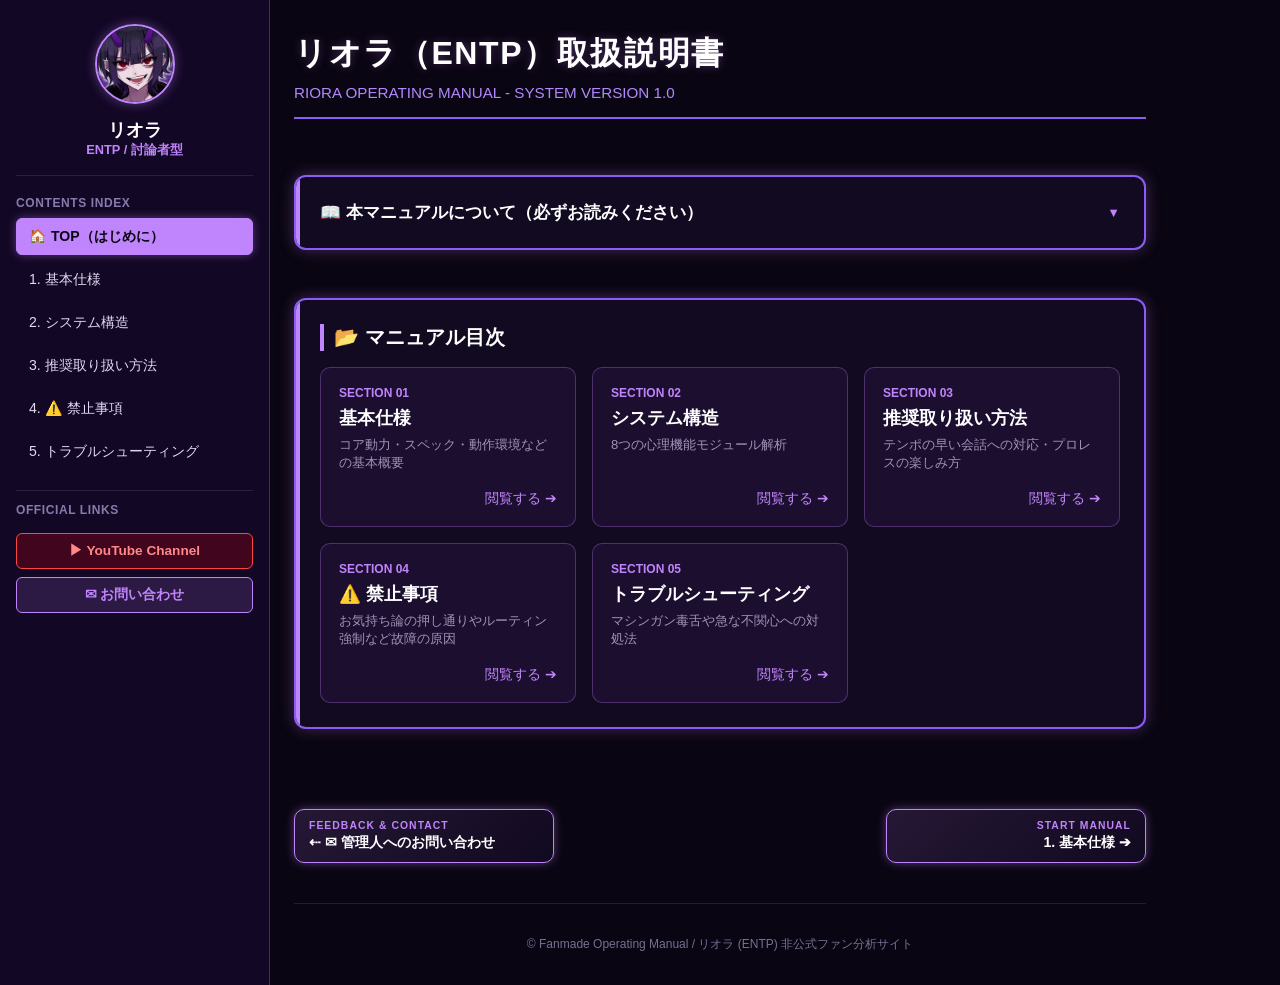
==== index.html @ ea69b8c8 "Add files via upload" ====
<!DOCTYPE html>
<html lang="ja">
<head>
  <meta charset="UTF-8">
  <meta name="viewport" content="width=device-width, initial-scale=1.0">
  <title>リオラ（ENTP）取扱説明書 - TOP</title>
  <link rel="stylesheet" href="css/common.css">
  <link rel="stylesheet" href="css/top.css">
</head>
<body>

  <!-- スマホ用固定ヘッダー -->
  <header class="mobile-header">
    <button class="hamburger-btn" id="hamburgerBtn">☰</button>
    <span class="mobile-title">LIORA MANUAL</span>
  </header>

  <div class="app-container">
	<!-- 左サイドバー -->
    <aside class="sidebar" id="sidebar">
      <button type="button" class="sidebar-close-btn" id="sidebarCloseBtn">✕</button>
      <div class="profile-card">
        <img src="images/liora.jpg" alt="リオラ アイコン" class="profile-icon" onerror="this.src='https://via.placeholder.com/80/120724/c084fc?text=RIORA'">
        <div class="profile-name">リオラ</div>
        <div class="profile-type">ENTP / 討論者型</div>
      </div>

      <nav>
        <div class="nav-section-title">CONTENTS INDEX</div>
        <ul class="nav-menu">
          <li><a href="index.html">🏠 TOP（はじめに）</a></li>
          <li><a href="specs.html">1. 基本仕様</a></li>
          <li><a href="functions.html">2. システム構造</a></li>
          <li><a href="usage.html">3. 推奨取り扱い方法</a></li>
          <li><a href="warning.html">4. ⚠️ 禁止事項</a></li>
          <li><a href="troubleshooting.html">5. トラブルシューティング</a></li>
        </ul>
      </nav>

      <div class="sidebar-links">
        <div class="nav-section-title">OFFICIAL LINKS</div>
        <a href="https://www.youtube.com/@%E3%83%AA%E3%82%AA%E3%83%A9" target="_blank" rel="noopener" class="ext-btn youtube">
          <span>▶ YouTube Channel</span>
        </a>
        <a href="contact.html" class="ext-btn contact">
          <span>✉ お問い合わせ</span>
        </a>
      </div>
    </aside>

    <!-- 右メインコンテンツエリア -->
    <main class="main-content">
      <header class="page-header">
        <h1 class="page-title">リオラ（ENTP）取扱説明書</h1>
        <p class="page-subtitle">RIORA OPERATING MANUAL - SYSTEM VERSION 1.0</p>
      </header>

<!-- 折りたたみ可能な概要・注意喚起 -->
<section class="manual-section accordion-section">
  <button class="accordion-header" id="aboutAccordionBtn" type="button">
    <span class="accordion-header-title">📖 本マニュアルについて（必ずお読みください）</span>
    <span class="accordion-icon">▼</span>
  </button>
  
  <div class="accordion-body">
    <p class="about-text">
      当サイトは、配信者・リオラさんのトークスタイルや思考プロセスを「MBTI 16タイプ性格診断（ENTP/討論者型）」および「8つの心理機能」の視点から分析・解剖した非公式ファンメイド取扱説明書です。<br>
      リオラさんの爆速の言語化能力やエンタメとしてのプロレス対応を、より深く理解して配信を楽しむためのガイダンスとしてご利用ください。
    </p>

    <!-- 注意喚起 -->
    <div class="caution-box">
      <div class="caution-title">⚠️ MBTI・性格分析のご利用にあたって</div>
      <p class="caution-desc">
        MBTIや心理機能は、個人の思考傾向やコミュニケーションの癖を多角的に理解するためのフレームワークです。<br>
        <strong>特定の性格タイプで人を決めつけたり、ラベル貼りやレッテル貼りをするためのものではありません。</strong><br>
        あくまでリスナー・ファンとしてのコミュニケーションやエンタメ分析を楽しむ指標の一つとしてご活用ください。
      </p>
    </div>

    <!-- 読了後の閉じるボタン -->
    <div class="accordion-close-wrapper">
      <button class="accordion-close-btn" id="aboutAccordionCloseBtn" type="button">▲ マニュアルの説明をたたむ</button>
    </div>
  </div>
</section>

	<!-- 目次カードエリア -->
      <section class="manual-section">
        <h2 class="section-title">📂 マニュアル目次</h2>
        <div class="index-grid">
          
          <a href="specs.html" class="index-card">
            <div>
              <div class="index-card-num">SECTION 01</div>
              <div class="index-card-title">基本仕様</div>
              <div class="index-card-desc">コア動力・スペック・動作環境などの基本概要</div>
            </div>
            <div class="index-card-arrow">閲覧する ➔</div>
          </a>

          <a href="functions.html" class="index-card">
            <div>
              <div class="index-card-num">SECTION 02</div>
              <div class="index-card-title">システム構造</div>
              <div class="index-card-desc">8つの心理機能モジュール解析</div>
            </div>
            <div class="index-card-arrow">閲覧する ➔</div>
          </a>

          <a href="usage.html" class="index-card">
            <div>
              <div class="index-card-num">SECTION 03</div>
              <div class="index-card-title">推奨取り扱い方法</div>
              <div class="index-card-desc">テンポの早い会話への対応・プロレスの楽しみ方</div>
            </div>
            <div class="index-card-arrow">閲覧する ➔</div>
          </a>

          <a href="warning.html" class="index-card">
            <div>
              <div class="index-card-num">SECTION 04</div>
              <div class="index-card-title">⚠️ 禁止事項</div>
              <div class="index-card-desc">お気持ち論の押し通りやルーティン強制など故障の原因</div>
            </div>
            <div class="index-card-arrow">閲覧する ➔</div>
          </a>

          <a href="troubleshooting.html" class="index-card">
            <div>
              <div class="index-card-num">SECTION 05</div>
              <div class="index-card-title">トラブルシューティング</div>
              <div class="index-card-desc">マシンガン毒舌や急な不関心への対処法</div>
            </div>
            <div class="index-card-arrow">閲覧する ➔</div>
          </a>

        </div>
      </section>
		
		<!-- 左右ページ移動ナビゲーション -->
<div class="page-nav-container">
  <!-- 左：前へ戻る -->
  <a href="contact.html" class="nav-page-btn prev">
    <span class="nav-btn-label">FEEDBACK & CONTACT</span>
    <span class="nav-btn-title">⇠ ✉ 管理人へのお問い合わせ</span>
  </a>

  <!-- 右：次へ進む -->
  <a href="specs.html" class="nav-page-btn next">
    <span class="nav-btn-label">START MANUAL</span>
    <span class="nav-btn-title">1. 基本仕様 ➔</span>
  </a>
</div>

      <footer class="main-footer">
        <p>© Fanmade Operating Manual / リオラ (ENTP) 非公式ファン分析サイト</p>
      </footer>
    </main>
  </div>

  <script src="js/common.js"></script>
</body>
</html>
---- css/common.css ----
@charset "utf-8";

/* ===================================================
   common.css - 全ページ共通スタイル
   =================================================== */

/* ---------------------------------------------------
   1. 変数定義 (:root)
--------------------------------------------------- */
:root {
  --bg-main: #0a0512;
  --bg-card: rgba(22, 12, 38, 0.85);
  --text-main: #e2d9f3;
  --text-bright: #ffffff;
  --so-neon-purple: #c084fc;
  --so-neon-purple-glow: rgba(192, 132, 252, 0.4);
  --so-shadow-border: #ff467e;
  --so-shadow-glow: rgba(255, 70, 126, 0.3);
  --card-border: rgba(192, 132, 252, 0.3);
  --sidebar-width: 270px;
}

/* ---------------------------------------------------
   2. 全体リセット & リベース
--------------------------------------------------- */
* {
  box-sizing: border-box;
  margin: 0;
  padding: 0;
}

body {
  font-family: "Helvetica Neue", Arial, "Hiragino Kaku Gothic ProN", "Hiragino Sans", MeiRyo, sans-serif;
  background-color: var(--bg-main);
  color: var(--text-main);
  min-height: 100vh;
  display: flex;
  flex-direction: column;
}

/* 2カラム レイアウト外枠 */
.app-container {
  display: flex;
  flex: 1;
}

/* ---------------------------------------------------
   3. モバイル用ヘッダー（初期状態：PC非表示）
--------------------------------------------------- */
.mobile-header {
  display: none;
  background-color: #120724;
  border-bottom: 1px solid var(--card-border);
  padding: 12px 16px;
  justify-content: flex-start;
  align-items: center;
  gap: 12px; /* ボタンとタイトルの間の余白 */
  position: sticky;
  top: 0;
  z-index: 100;
}

.mobile-title {
  font-size: 1rem;
  font-weight: bold;
  color: var(--text-bright);
}

.hamburger-btn {
  background: none;
  border: none;
  color: var(--so-neon-purple);
  font-size: 1.5rem;
  cursor: pointer;
  line-height: 1; /* 高さのズレを防ぐ */
}

/* ---------------------------------------------------
   4. 左サイドバー（プロフィール・目次・リンク）
--------------------------------------------------- */
.sidebar {
  width: var(--sidebar-width);
  background-color: #120724;
  border-right: 1px solid var(--card-border);
  padding: 24px 16px;
  display: flex;
  flex-direction: column;
  gap: 20px;
  overflow-y: auto;
}

/* プロフィールカード */
.profile-card {
  text-align: center;
  padding-bottom: 16px;
  border-bottom: 1px solid rgba(255, 255, 255, 0.1);
}

.profile-icon {
  width: 80px;
  height: 80px;
  border-radius: 50%;
  border: 2px solid var(--so-neon-purple);
  box-shadow: 0 0 12px var(--so-neon-purple-glow);
  margin-bottom: 10px;
  object-fit: cover;
}

.profile-name {
  font-size: 1.1rem;
  color: var(--text-bright);
  font-weight: bold;
}

.profile-type {
  font-size: 0.8rem;
  color: var(--so-neon-purple);
  font-weight: bold;
}

/* ナビゲーションメニュー */
.nav-section-title {
  font-size: 0.75rem;
  color: #8a7aab;
  text-transform: uppercase;
  letter-spacing: 0.05em;
  margin-bottom: 8px;
  font-weight: bold;
}

.nav-menu {
  list-style: none;
  display: flex;
  flex-direction: column;
  gap: 6px;
}

.nav-menu a {
  display: block;
  padding: 8px 12px;
  color: var(--text-main);
  text-decoration: none;
  border-radius: 6px;
  font-size: 0.88rem;
  border: 1px solid transparent;
  transition: all 0.2s;
}

.nav-menu a:hover {
  background-color: rgba(192, 132, 252, 0.15);
  border-color: var(--card-border);
  color: var(--text-bright);
}

.nav-menu a.active {
  background-color: var(--so-neon-purple);
  color: #0a0512;
  font-weight: bold;
  border-color: var(--so-neon-purple);
  box-shadow: 0 0 10px var(--so-neon-purple-glow);
}

/* 外部リンクボタン（YouTube / Contact） */
.sidebar-links {
  display: flex;
  flex-direction: column;
  gap: 8px;
  padding-top: 12px;
  border-top: 1px solid rgba(255, 255, 255, 0.1);
}

.ext-btn {
  display: flex;
  align-items: center;
  justify-content: center;
  gap: 8px;
  padding: 8px 12px;
  border-radius: 6px;
  font-size: 0.85rem;
  font-weight: bold;
  text-decoration: none;
  transition: all 0.2s;
}

.ext-btn.youtube {
  background-color: rgba(255, 0, 0, 0.2);
  border: 1px solid #ff4444;
  color: #ff8888;
}

.ext-btn.youtube:hover {
  background-color: #ff0000;
  color: #fff;
  box-shadow: 0 0 10px rgba(255, 0, 0, 0.5);
}

.ext-btn.contact {
  background-color: rgba(192, 132, 252, 0.15);
  border: 1px solid var(--so-neon-purple);
  color: var(--so-neon-purple);
}

.ext-btn.contact:hover {
  background-color: var(--so-neon-purple);
  color: #0a0512;
}

/* ---------------------------------------------------
   5. 右メインコンテンツ外枠
--------------------------------------------------- */
.main-content {
  flex: 1;
  padding: 32px 24px;
  max-width: 900px;
  display: flex;
  flex-direction: column;
  gap: 24px;
}

.page-header {
  border-bottom: 2px solid var(--so-neon-purple);
  padding-bottom: 12px;
  margin-bottom: 8px;
}

.page-title {
  font-size: 1.6rem;
  color: var(--text-bright);
  letter-spacing: 0.05em;
}

.page-subtitle {
  font-size: 0.85rem;
  color: #a093b8;
  margin-top: 4px;
}

/* ---------------------------------------------------
   6. 共通セクションカード枠
--------------------------------------------------- */
.manual-section {
  background: var(--bg-card);
  border: 1px solid var(--card-border);
  border-radius: 12px;
  padding: 24px;
  box-shadow: 0 4px 20px rgba(0, 0, 0, 0.4);
  position: relative;
  overflow: hidden;
}

.manual-section::before {
  content: "";
  position: absolute;
  top: 0;
  left: 0;
  width: 4px;
  height: 100%;
  background: var(--so-neon-purple);
}

.section-title {
  font-size: 1.2rem;
  color: var(--text-bright);
  margin-bottom: 16px;
}

/* ---------------------------------------------------
   7. フッター
--------------------------------------------------- */
.main-footer {
  margin-top: auto;
  padding-top: 32px;
  border-top: 1px solid rgba(255, 255, 255, 0.1);
  text-align: center;
  font-size: 0.75rem;
  color: #7a6e91;
}

/* ===================================================
   スマホ対応：全画面モーダル＆「✕」閉じるボタン確定版
   =================================================== */
@media (max-width: 768px) {
  .mobile-header {
    display: flex;
  }

  .app-container {
    flex-direction: column;
  }

  /* 全画面モーダル表示 */
  .sidebar {
    position: fixed;
    top: 0;
    left: 0;
    width: 100vw;
    height: 100vh;
    background: rgba(10, 5, 18, 0.98);
    backdrop-filter: blur(12px);
    z-index: 9999; /* 最前面に配置 */
    padding: 70px 24px 32px 24px; /* 上部に✕ボタン領域をしっかり確保 */
    display: flex;
    flex-direction: column;
    justify-content: flex-start;
    gap: 20px;
    opacity: 0;
    pointer-events: none;
    transform: scale(0.95);
    transition: all 0.25s cubic-bezier(0.25, 1, 0.5, 1);
  }

  .sidebar.active {
    opacity: 1;
    pointer-events: auto;
    transform: scale(1);
    left: 0;
  }

/* 左上「✕」閉じるボタン（枠なし・文字のみ） */
  .sidebar-close-btn {
    position: absolute;
    top: 16px;
    left: 16px;
    background: none;             /* 背景色を消去 */
    border: none;                 /* 枠線を消去 */
    color: var(--so-neon-purple); /* 発光ネオンパープル */
    font-size: 1.8rem;            /* スッキリ見えつつタップしやすいサイズ */
    font-weight: bold;
    cursor: pointer;
    line-height: 1;
    padding: 4px 8px;
    z-index: 10000;
    transition: transform 0.2s ease, opacity 0.2s ease;
  }

  .sidebar-close-btn:active {
    opacity: 0.7;
    transform: scale(0.9);
  }
  /* ナビゲーションリンク */
  .nav-menu {
    gap: 10px;
  }

  .nav-menu a {
    padding: 12px 16px;
    font-size: 1rem;
    font-weight: bold;
    background: rgba(30, 16, 52, 0.8);
    border: 1px solid var(--card-border);
    border-radius: 8px;
    display: flex;
    align-items: center;
  }

  .nav-menu a.active {
    box-shadow: 0 0 15px var(--so-neon-purple-glow);
  }

  .main-content {
    padding: 16px;
  }
}

/* PC表示時は「✕」ボタンを隠す */
@media (min-width: 769px) {
  .sidebar-close-btn {
    display: none;
  }
}

/* ===================================================
   最下部：ナビゲーションボタン（左右配置・レスポンシブ対応）
   =================================================== */
.page-nav-container {
  margin-top: 32px;
  margin-bottom: 16px;
  display: flex;
  justify-content: space-between; /* 左右に振り分け */
  align-items: center;
  gap: 12px;
}

/* 共通ボタン基本スタイル */
.nav-page-btn {
  display: inline-flex;
  flex-direction: column;
  background: linear-gradient(135deg, rgba(192, 132, 252, 0.15), rgba(18, 10, 33, 0.9));
  border: 1.5px solid var(--so-neon-purple);
  border-radius: 10px;
  padding: 10px 14px;
  text-decoration: none;
  box-shadow: 0 0 10px var(--so-neon-purple-glow);
  transition: all 0.25s ease;
  min-width: 140px;
  flex: 1; /* スマホ時に左右均等に引き伸ばす */
  max-width: 260px;
}

.nav-page-btn:hover,
.nav-page-btn:active {
  background: var(--so-neon-purple);
  box-shadow: 0 0 16px rgba(192, 132, 252, 0.6);
}

.nav-page-btn:hover .nav-btn-label,
.nav-page-btn:active .nav-btn-label,
.nav-page-btn:hover .nav-btn-title,
.nav-page-btn:active .nav-btn-title {
  color: #0a0512;
}

/* 左ボタン（PREV）専用配置 */
.nav-page-btn.prev {
  text-align: left;
  align-items: flex-start;
}

.nav-page-btn.prev:hover,
.nav-page-btn.prev:active {
  transform: translateX(-4px); /* 左へ軽くスライド */
}

/* 右ボタン（NEXT）専用配置 */
.nav-page-btn.next {
  text-align: right;
  align-items: flex-end;
  margin-left: auto; /* 左ボタンがない場合も右寄せ固定 */
}

.nav-page-btn.next:hover,
.nav-page-btn.next:active {
  transform: translateX(4px); /* 右へ軽くスライド */
}

.nav-btn-label {
  font-size: 0.65rem;
  font-weight: bold;
  color: var(--so-neon-purple);
  letter-spacing: 0.1em;
}

.nav-btn-title {
  font-size: 0.88rem;
  font-weight: bold;
  color: var(--text-bright);
  margin-top: 2px;
}

/* スマホ時：文字サイズと余白を微調整 */
@media (max-width: 600px) {
  .nav-page-btn {
    padding: 8px 10px;
    min-width: auto;
  }
  .nav-btn-title {
    font-size: 0.8rem;
  }
}

/* ===================================================
   最下部：NEXT SECTIONボタン（右寄せ・コンパクト枠版）
   =================================================== */
.next-btn-wrapper {
  margin-top: 32px;
  margin-bottom: 16px;
  display: flex;
  justify-content: flex-end; /* 右寄せ */
}

.next-page-btn {
  display: inline-block;
  background: linear-gradient(135deg, rgba(192, 132, 252, 0.2), rgba(18, 10, 33, 0.9));
  border: 1.5px solid var(--so-neon-purple);
  border-radius: 10px;
  padding: 10px 16px;
  text-decoration: none;
  box-shadow: 0 0 10px var(--so-neon-purple-glow);
  transition: all 0.25s ease;
  text-align: right;
  min-width: 200px;
}

.next-page-btn:hover, 
.next-page-btn:active {
  transform: translateX(4px);
  background: var(--so-neon-purple);
  box-shadow: 0 0 16px rgba(192, 132, 252, 0.6);
}

.next-page-btn:hover .next-label,
.next-page-btn:active .next-label,
.next-page-btn:hover .next-title,
.next-page-btn:active .next-title {
  color: #0a0512;
}

.next-label {
  font-size: 0.65rem;
  font-weight: bold;
  color: var(--so-neon-purple);
  letter-spacing: 0.1em;
}

.next-title {
  font-size: 0.92rem;
  font-weight: bold;
  color: var(--text-bright);
  margin-top: 2px;
}
---- css/top.css ----
@charset "utf-8";

/* ===================================================
   top.css - トップページ＆サイド・オーダー風UI固有スタイル
   =================================================== */

/* ---------------------------------------------------
   1. トップページ専用ヘッダー & セクション装飾
--------------------------------------------------- */
.page-header {
  margin-bottom: 32px;
  border-bottom: 2px solid #8b5cf6;
  padding-bottom: 16px;
}

.page-title {
  font-size: 2rem;
  color: var(--text-bright);
  margin-bottom: 8px;
  text-shadow: 0 0 10px rgba(192, 132, 252, 0.3);
}

.page-subtitle {
  color: #b388ff;
  font-size: 0.95rem;
}

/* セクション枠（サイド・オーダー背景・発光仕様） */
.manual-section {
  background-color: #120a21;
  border: 2px solid #8b5cf6;
  box-shadow: 0 0 15px rgba(192, 132, 252, 0.3);
  border-radius: 12px;
  padding: 24px;
  margin-bottom: 24px;
  position: relative;
  backdrop-filter: blur(4px);
}

.section-title {
  font-size: 1.25rem;
  color: var(--text-bright);
  margin-bottom: 16px;
  display: flex;
  align-items: center;
  border-left: 4px solid var(--so-neon-purple);
  padding-left: 10px;
}

.section-title.warn {
  border-left-color: var(--so-shadow-border);
}

.section-title.gold {
  border-left-color: #ffd700;
}

/* リスト・スペック表現 */
.spec-list {
  list-style: none;
}

.spec-list li {
  margin-bottom: 14px;
  padding-bottom: 12px;
  border-bottom: 1px dashed rgba(192, 132, 252, 0.2);
}

.spec-list li:last-child {
  border-bottom: none;
  margin-bottom: 0;
  padding-bottom: 0;
}

.spec-label {
  font-weight: bold;
  color: var(--so-neon-purple);
  display: inline-block;
  margin-bottom: 4px;
}

.sub-spec-list {
  list-style-type: disc;
  margin-left: 20px;
  margin-top: 6px;
  color: var(--text-main);
}

.sub-spec-list li {
  border-bottom: none;
  margin-bottom: 4px;
  padding-bottom: 0;
}

/* ---------------------------------------------------
   2. 「本マニュアルについて」アコーディオン制御
--------------------------------------------------- */
.accordion-header {
  width: 100%;
  background: none;
  border: none;
  color: var(--text-bright);
  font-size: 1.05rem;
  font-weight: bold;
  display: flex;
  justify-content: space-between;
  align-items: center;
  padding: 0;
  cursor: pointer;
  text-align: left;
  outline: none;
  user-select: none;
}

.accordion-header-title {
  color: var(--text-bright);
  font-size: 1.05rem;
}

.accordion-icon {
  font-size: 0.8rem;
  color: var(--so-neon-purple);
  transition: transform 0.3s ease;
}

.accordion-body {
  display: none;
  margin-top: 16px;
  padding-top: 16px;
  border-top: 1px dashed rgba(192, 132, 252, 0.2);
}

/* アコーディオン開閉状態 */
.accordion-section.is-open .accordion-body {
  display: block;
  animation: accordionFadeIn 0.3s cubic-bezier(0.25, 1, 0.5, 1);
}

.accordion-section.is-open .accordion-icon {
  transform: rotate(180deg);
}

@keyframes accordionFadeIn {
  from {
    opacity: 0;
    transform: translateY(-6px);
  }
  to {
    opacity: 1;
    transform: translateY(0);
  }
}

/* 本文・注意喚起ボックス */
.about-text {
  font-size: 0.92rem;
  line-height: 1.6;
  color: var(--text-main);
  margin-bottom: 16px;
}

.caution-box {
  background: rgba(255, 70, 126, 0.08);
  border: 1px solid var(--so-shadow-border);
  border-radius: 8px;
  padding: 14px 16px;
  margin-top: 12px;
}

.caution-title {
  font-size: 0.88rem;
  font-weight: bold;
  color: #ff88a8;
  margin-bottom: 8px;
}

.caution-desc {
  font-size: 0.85rem;
  line-height: 1.5;
  color: var(--text-main);
}

.caution-desc strong {
  color: #ffffff;
}

/* 閉じるボタン */
.accordion-close-wrapper {
  margin-top: 20px;
  text-align: center;
}

.accordion-close-btn {
  background: rgba(192, 132, 252, 0.1);
  border: 1px solid var(--card-border);
  color: var(--so-neon-purple);
  padding: 8px 20px;
  border-radius: 20px;
  font-size: 0.82rem;
  font-weight: bold;
  cursor: pointer;
  transition: all 0.2s ease;
}

.accordion-close-btn:hover {
  background: var(--so-neon-purple);
  color: #0a0512;
  box-shadow: 0 0 10px var(--so-neon-purple-glow);
}

/* ---------------------------------------------------
   3. マニュアル目次カードグリッド（PC: 3列固定）
--------------------------------------------------- */
.index-grid {
  display: grid;
  grid-template-columns: repeat(3, 1fr);
  gap: 16px;
  margin-top: 12px;
}

.index-card {
  background: rgba(30, 16, 52, 0.8);
  border: 1px solid var(--card-border);
  border-radius: 10px;
  padding: 18px;
  text-decoration: none;
  color: var(--text-main);
  transition: all 0.25s cubic-bezier(0.25, 1, 0.5, 1);
  display: flex;
  flex-direction: column;
  justify-content: space-between;
  min-height: 160px;
}

.index-card:hover {
  transform: translateY(-3px);
  border-color: var(--so-neon-purple);
  box-shadow: 0 0 15px var(--so-neon-purple-glow);
  background: rgba(45, 26, 75, 0.9);
}

.index-card-num {
  font-size: 0.75rem;
  color: var(--so-neon-purple);
  font-weight: bold;
}

.index-card-title {
  font-size: 1.1rem;
  color: var(--text-bright);
  font-weight: bold;
  margin: 6px 0;
}

.index-card-desc {
  font-size: 0.82rem;
  color: #a093b8;
  line-height: 1.4;
}

.index-card-arrow {
  align-self: flex-end;
  font-size: 0.9rem;
  color: var(--so-neon-purple);
  margin-top: 10px;
}

/* ---------------------------------------------------
   4. サイド・オーダー風UI（チップ・パレット＆心理機能）
--------------------------------------------------- */
.so-chip-card {
  background: rgba(30, 16, 52, 0.85);
  border: 2px solid var(--so-neon-purple);
  border-radius: 12px;
  padding: 20px;
  box-shadow: 0 0 15px var(--so-neon-purple-glow);
  position: relative;
  margin-bottom: 20px;
}

.so-chip-card::before {
  content: "CHIP MODULE";
  position: absolute;
  top: -10px;
  right: 16px;
  background: var(--so-neon-purple);
  color: #0a0512;
  font-size: 0.65rem;
  font-weight: bold;
  padding: 2px 8px;
  border-radius: 4px;
}

.so-badge-warning {
  display: inline-block;
  background: rgba(255, 70, 126, 0.2);
  border: 1px solid var(--so-shadow-border);
  color: #ff88a8;
  font-size: 0.75rem;
  font-weight: bold;
  padding: 4px 10px;
  border-radius: 4px;
  margin-bottom: 12px;
}

.so-list {
  list-style: none;
  display: flex;
  flex-direction: column;
  gap: 12px;
}

.so-list-item {
  background: rgba(255, 255, 255, 0.05);
  border-left: 3px solid var(--so-neon-purple);
  padding: 12px 16px;
  border-radius: 0 8px 8px 0;
  font-size: 0.92rem;
  line-height: 1.6;
}

.so-list-item strong {
  color: var(--text-bright);
}

/* 心理機能パレット（左右分割レイアウト） */
.so-container {
  position: relative;
  padding: 10px 0;
  min-height: 380px;
}

.so-layout-wrapper {
  display: flex;
  gap: 20px;
}

.so-plate-list {
  flex: 1;
  display: flex;
  flex-direction: column;
  gap: 12px;
}

.so-plate {
  background: rgba(25, 16, 42, 0.85);
  border: 1.5px solid #8b5cf6;
  border-radius: 10px 24px 10px 24px;
  padding: 12px 16px;
  display: flex;
  align-items: center;
  justify-content: space-between;
  cursor: pointer;
  transition: all 0.2s cubic-bezier(0.25, 1, 0.5, 1);
}

.so-plate:hover, .so-plate.active {
  transform: scale(1.02) translateX(4px);
  border-color: #fff;
  box-shadow: 0 0 12px rgba(192, 132, 252, 0.3);
  background: rgba(45, 26, 75, 0.9);
}

.so-container.is-shadow .so-plate {
  border-color: rgba(255, 70, 126, 0.5);
}

.so-container.is-shadow .so-plate:hover, 
.so-container.is-shadow .so-plate.active {
  box-shadow: 0 0 12px var(--so-shadow-glow);
  border-color: var(--so-shadow-border);
  background: rgba(60, 20, 45, 0.9);
}

.so-plate-main {
  display: flex;
  align-items: center;
  gap: 12px;
}

.so-plate-code {
  font-size: 0.75rem;
  background: rgba(255, 255, 255, 0.1);
  padding: 2px 6px;
  border-radius: 4px;
  color: var(--so-neon-purple);
}

.so-container.is-shadow .so-plate-code {
  color: var(--so-shadow-border);
}

.so-plate-name {
  font-weight: bold;
  color: #fff;
  font-size: 1rem;
}

/* 詳細パネル（右側） */
.so-detail-panel {
  flex: 1.2;
  background: rgba(18, 10, 33, 0.95);
  border: 2px solid var(--so-neon-purple);
  border-radius: 16px;
  padding: 20px;
  box-shadow: 0 0 15px rgba(192, 132, 252, 0.3);
  display: flex;
  flex-direction: column;
  gap: 16px;
}

.so-container.is-shadow .so-detail-panel {
  box-shadow: 0 0 15px var(--so-shadow-glow);
  border-color: var(--so-shadow-border);
}

.so-chip-header {
  display: flex;
  align-items: center;
  gap: 16px;
  border-bottom: 1px dashed rgba(255, 255, 255, 0.2);
  padding-bottom: 12px;
}

.so-chip-icon {
  width: 50px;
  height: 50px;
  background: linear-gradient(135deg, #8b5cf6, #120a21);
  border: 2px solid #fff;
  border-radius: 8px;
  display: flex;
  align-items: center;
  justify-content: center;
  font-weight: bold;
  font-size: 1.2rem;
  color: #fff;
}

.so-container.is-shadow .so-chip-icon {
  background: linear-gradient(135deg, var(--so-shadow-border), #120a21);
}

.so-chip-category {
  font-size: 0.8rem;
  color: var(--so-neon-purple);
}

.so-container.is-shadow .so-chip-category {
  color: var(--so-shadow-border);
}

.so-chip-title {
  font-size: 1.2rem;
  color: #fff;
}

/* ステータスバー */
.so-chip-status {
  display: flex;
  align-items: center;
  gap: 12px;
  font-size: 0.8rem;
  margin-bottom: 12px;
  width: 100%;
}

.so-status-label {
  width: 50px;
  flex-shrink: 0;
  color: rgba(255, 255, 255, 0.7);
}

.so-status-bar {
  flex: 1;
  height: 10px;
  background: rgba(255, 255, 255, 0.1);
  border-radius: 5px;
  overflow: hidden;
  border: 1px solid rgba(255, 255, 255, 0.2);
}

.so-status-bar i {
  display: block;
  height: 100%;
  background: var(--so-neon-purple);
  transition: width 0.3s cubic-bezier(0.25, 1, 0.5, 1);
}

.so-container.is-shadow .so-status-bar i {
  background: var(--so-shadow-border);
}

.so-status-val {
  min-width: 140px;
  text-align: right;
  font-weight: bold;
  flex-shrink: 0;
  color: #fff;
}

.so-chip-desc {
  font-size: 0.95rem;
  line-height: 1.6;
  color: #d8b4fe;
}

/* 表裏切替ボタン */
.so-switch-container {
  display: flex;
  justify-content: flex-end;
  margin-top: 16px;
}

.so-switch-btn {
  background: rgba(25, 16, 42, 0.85);
  border: 2px solid var(--so-neon-purple);
  color: #fff;
  padding: 8px 18px;
  border-radius: 20px;
  font-weight: bold;
  cursor: pointer;
  display: flex;
  align-items: center;
  gap: 8px;
  box-shadow: 0 0 10px rgba(192, 132, 252, 0.3);
  transition: all 0.2s;
}

.so-switch-btn:hover {
  transform: scale(1.05);
  background: var(--so-neon-purple);
  color: #120a21;
}

.so-container.is-shadow .so-switch-btn {
  border-color: var(--so-shadow-border);
  box-shadow: 0 0 10px var(--so-shadow-glow);
}

.so-container.is-shadow .so-switch-btn:hover {
  background: var(--so-shadow-border);
  color: #120a21;
}

/* ---------------------------------------------------
   5. スマホ・タブレット用レスポンシブ統合
--------------------------------------------------- */
@media (max-width: 900px) {
  .index-grid {
    grid-template-columns: repeat(2, 1fr);
  }
}

@media (max-width: 768px) {
  .so-layout-wrapper {
    flex-direction: column;
  }
}

@media (max-width: 600px) {
  .index-grid {
    grid-template-columns: 1fr;
  }
}

/* ===================================================
   サンプル2修正版：スマホ（768px以下）での2×2グリッドUI
   =================================================== */
@media (max-width: 768px) {

  /* 全体コンテナの余白調整 */
  .so-container {
    min-height: auto;
    padding: 0;
  }

  /* 上下レイアウト（上：2×2チップ、下：詳細パネル） */
  .so-layout-wrapper {
    flex-direction: column;
    gap: 16px;
  }

  /* プレート一覧を「2×2の2列グリッド」に変更 */
  .so-plate-list {
    display: grid;
    grid-template-columns: repeat(2, 1fr); /* 2列均等割り */
    gap: 10px;
    width: 100%;
  }

  /* 各プレート（チップ）をcompactなボタン化 */
  .so-plate {
    width: 100%;
    padding: 10px 12px;
    border-radius: 8px 16px 8px 16px;
    display: flex;
    align-items: center;
    justify-content: space-between;
    box-sizing: border-box;
  }

  /* 矢印アイコンは2×2でも見やすいように維持、または非表示 */
  .so-plate > span:last-child {
    font-size: 0.75rem;
  }

  .so-plate-main {
    display: flex;
    flex-direction: column;
    align-items: flex-start;
    gap: 2px;
  }

  .so-plate-code {
    font-size: 0.65rem;
    padding: 1px 5px;
  }

  .so-plate-name {
    font-size: 0.85rem;
    white-space: nowrap;
  }

  /* 詳細パネルのスマホ最適化 */
  .so-detail-panel {
    padding: 16px;
    border-radius: 12px;
  }

  .so-chip-header {
    gap: 12px;
  }

  .so-chip-icon {
    width: 44px;
    height: 44px;
    font-size: 1rem;
  }

  .so-chip-title {
    font-size: 1.05rem;
  }

  .so-chip-desc {
    font-size: 0.88rem;
    line-height: 1.5;
  }
}
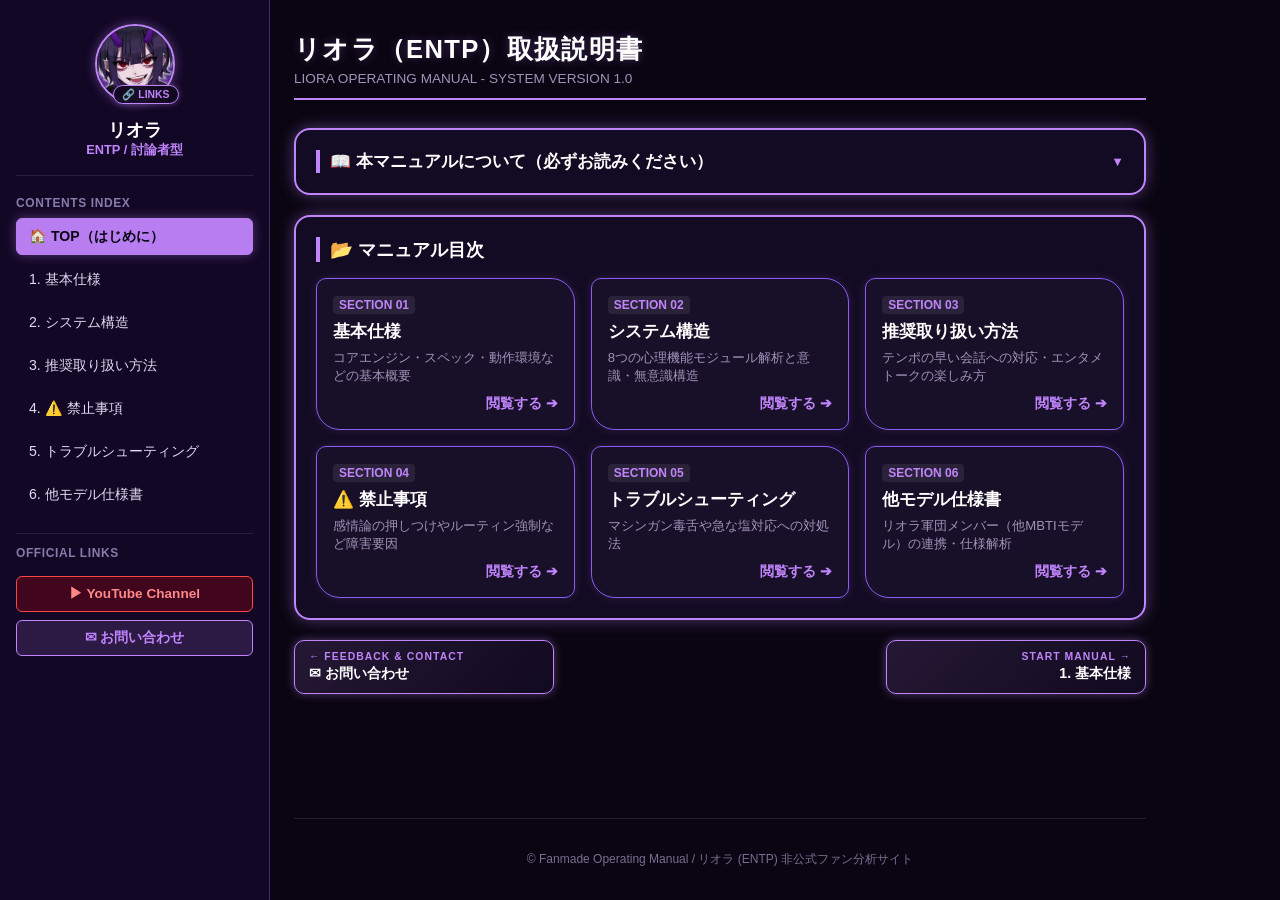
==== commit ab12a30a: "Add files via upload" ====
--- a/index.html
+++ b/index.html
@@ -19,27 +19,34 @@
 	<!-- 左サイドバー -->
     <aside class="sidebar" id="sidebar">
       <button type="button" class="sidebar-close-btn" id="sidebarCloseBtn">✕</button>
-      <div class="profile-card">
-        <img src="images/liora.jpg" alt="リオラ アイコン" class="profile-icon" onerror="this.src='https://via.placeholder.com/80/120724/c084fc?text=RIORA'">
-        <div class="profile-name">リオラ</div>
-        <div class="profile-type">ENTP / 討論者型</div>
-      </div>
+		
+<!-- プロフィールカード -->
+<div class="profile-card">
+  <!-- ★ ここ（アイコン＋LINKSバッジの丸い枠）をクリックボタンに変更 -->
+  <div class="profile-icon-wrapper" id="profileCardBtn" role="button" tabindex="0" title="リオラ Official Linksを開く">
+    <img src="images/liora.jpg" alt="リオラ アイコン" class="profile-icon" onerror="this.src='https://via.placeholder.com/80/120724/c084fc?text=RIORA'">
+    <span class="profile-link-badge">🔗 LINKS</span>
+  </div>
+  <div class="profile-name">リオラ</div>
+  <div class="profile-type">ENTP / 討論者型</div>
+</div>
 
       <nav>
         <div class="nav-section-title">CONTENTS INDEX</div>
         <ul class="nav-menu">
-          <li><a href="index.html">🏠 TOP（はじめに）</a></li>
+          <li><a href="index.html" class="active">🏠 TOP（はじめに）</a></li>
           <li><a href="specs.html">1. 基本仕様</a></li>
           <li><a href="functions.html">2. システム構造</a></li>
           <li><a href="usage.html">3. 推奨取り扱い方法</a></li>
           <li><a href="warning.html">4. ⚠️ 禁止事項</a></li>
           <li><a href="troubleshooting.html">5. トラブルシューティング</a></li>
+		  <li><a href="members.html">6. 他モデル仕様書</a></li>
         </ul>
       </nav>
 
       <div class="sidebar-links">
         <div class="nav-section-title">OFFICIAL LINKS</div>
-        <a href="https://www.youtube.com/@%E3%83%AA%E3%82%AA%E3%83%A9" target="_blank" rel="noopener" class="ext-btn youtube">
+        <a href="https://www.youtube.com/@liora1219" target="_blank" rel="noopener" class="ext-btn youtube">
           <span>▶ YouTube Channel</span>
         </a>
         <a href="contact.html" class="ext-btn contact">
@@ -52,7 +59,7 @@
     <main class="main-content">
       <header class="page-header">
         <h1 class="page-title">リオラ（ENTP）取扱説明書</h1>
-        <p class="page-subtitle">RIORA OPERATING MANUAL - SYSTEM VERSION 1.0</p>
+        <p class="page-subtitle">LIORA OPERATING MANUAL - SYSTEM VERSION 1.0</p>
       </header>
 
 <!-- 折りたたみ可能な概要・注意喚起 -->
@@ -65,7 +72,7 @@
   <div class="accordion-body">
     <p class="about-text">
       当サイトは、配信者・リオラさんのトークスタイルや思考プロセスを「MBTI 16タイプ性格診断（ENTP/討論者型）」および「8つの心理機能」の視点から分析・解剖した非公式ファンメイド取扱説明書です。<br>
-      リオラさんの爆速の言語化能力やエンタメとしてのプロレス対応を、より深く理解して配信を楽しむためのガイダンスとしてご利用ください。
+      リオラさんの爆速の言語化能力やエンタメ感あふれるトークバトルを、より深く理解して配信を楽しむためのガイダンスとしてご利用ください。
     </p>
 
     <!-- 注意喚起 -->
@@ -94,7 +101,7 @@
             <div>
               <div class="index-card-num">SECTION 01</div>
               <div class="index-card-title">基本仕様</div>
-              <div class="index-card-desc">コア動力・スペック・動作環境などの基本概要</div>
+              <div class="index-card-desc">コアエンジン・スペック・動作環境などの基本概要</div>
             </div>
             <div class="index-card-arrow">閲覧する ➔</div>
           </a>
@@ -103,7 +110,7 @@
             <div>
               <div class="index-card-num">SECTION 02</div>
               <div class="index-card-title">システム構造</div>
-              <div class="index-card-desc">8つの心理機能モジュール解析</div>
+              <div class="index-card-desc">8つの心理機能モジュール解析と意識・無意識構造</div>
             </div>
             <div class="index-card-arrow">閲覧する ➔</div>
           </a>
@@ -112,7 +119,7 @@
             <div>
               <div class="index-card-num">SECTION 03</div>
               <div class="index-card-title">推奨取り扱い方法</div>
-              <div class="index-card-desc">テンポの早い会話への対応・プロレスの楽しみ方</div>
+              <div class="index-card-desc">テンポの早い会話への対応・エンタメトークの楽しみ方</div>
             </div>
             <div class="index-card-arrow">閲覧する ➔</div>
           </a>
@@ -121,7 +128,7 @@
             <div>
               <div class="index-card-num">SECTION 04</div>
               <div class="index-card-title">⚠️ 禁止事項</div>
-              <div class="index-card-desc">お気持ち論の押し通りやルーティン強制など故障の原因</div>
+              <div class="index-card-desc">感情論の押しつけやルーティン強制など障害要因</div>
             </div>
             <div class="index-card-arrow">閲覧する ➔</div>
           </a>
@@ -130,7 +137,16 @@
             <div>
               <div class="index-card-num">SECTION 05</div>
               <div class="index-card-title">トラブルシューティング</div>
-              <div class="index-card-desc">マシンガン毒舌や急な不関心への対処法</div>
+              <div class="index-card-desc">マシンガン毒舌や急な塩対応への対処法</div>
+            </div>
+            <div class="index-card-arrow">閲覧する ➔</div>
+          </a>
+			
+		  <a href="members.html" class="index-card">
+            <div>
+              <div class="index-card-num">SECTION 06</div>
+              <div class="index-card-title">他モデル仕様書</div>
+              <div class="index-card-desc">リオラ軍団メンバー（他MBTIモデル）の連携・仕様解析</div>
             </div>
             <div class="index-card-arrow">閲覧する ➔</div>
           </a>
@@ -142,14 +158,14 @@
 <div class="page-nav-container">
   <!-- 左：前へ戻る -->
   <a href="contact.html" class="nav-page-btn prev">
-    <span class="nav-btn-label">FEEDBACK & CONTACT</span>
-    <span class="nav-btn-title">⇠ ✉ 管理人へのお問い合わせ</span>
+    <span class="nav-btn-label">← FEEDBACK & CONTACT</span>
+    <span class="nav-btn-title">✉ お問い合わせ</span>
   </a>
 
   <!-- 右：次へ進む -->
   <a href="specs.html" class="nav-page-btn next">
-    <span class="nav-btn-label">START MANUAL</span>
-    <span class="nav-btn-title">1. 基本仕様 ➔</span>
+    <span class="nav-btn-label">START MANUAL →</span>
+    <span class="nav-btn-title">1. 基本仕様</span>
   </a>
 </div>
 
@@ -159,6 +175,88 @@
     </main>
   </div>
 
+<!-- リオラ Official Links モーダル -->
+  <div class="so-modal-overlay" id="lioraModalOverlay" aria-hidden="true">
+    <div class="so-modal-content">
+      <button class="so-modal-close" id="lioraModalCloseBtn" type="button">✕</button>
+      
+      <div class="so-modal-header">
+        <img src="images/liora.jpg" alt="リオラ" class="so-modal-icon" onerror="this.src='https://via.placeholder.com/80/120724/c084fc?text=RIORA'">
+        <div>
+          <div class="so-modal-subtitle">ENTP / 討論者型</div>
+          <h2 class="so-modal-title">リオラ Official Links</h2>
+        </div>
+      </div>
+
+      <div class="so-modal-body">
+        <p class="so-modal-desc">リオラさんの各公式プラットフォーム・SNS一覧です。</p>
+        
+<div class="so-modal-links">
+
+  <!-- 左列：YOUTUBEグループ -->
+  <div class="modal-group">
+    <div class="modal-group-title">▶ YOUTUBE CHANNELS</div>
+    <a href="https://www.youtube.com/channel/UCZLeZXjm_opUQFhLa4I_VFg" target="_blank" rel="noopener" class="so-modal-link-btn youtube">
+      <span class="link-marker">▪</span>
+      <span class="link-text">リオラch-スプラ解説-</span>
+      <span class="link-arrow">➔</span>
+    </a>
+    <a href="https://www.youtube.com/@%E3%83%AA%E3%82%AA%E3%83%A9%E3%81%AE%E9%81%8A%E3%81%B3%E5%A0%B4" target="_blank" rel="noopener" class="so-modal-link-btn youtube">
+      <span class="link-marker">▪</span>
+      <span class="link-text">リオラの遊び場</span>
+      <span class="link-arrow">➔</span>
+    </a>
+    <a href="https://www.youtube.com/channel/UCxatBdEPbu0eMBJYC5KGaqA" target="_blank" rel="noopener" class="so-modal-link-btn youtube">
+      <span class="link-marker">▪</span>
+      <span class="link-text">リオラのスプラ教室</span>
+      <span class="link-arrow">➔</span>
+    </a>
+    <a href="https://www.youtube.com/@vtuber1219" target="_blank" rel="noopener" class="so-modal-link-btn youtube">
+      <span class="link-marker">▪</span>
+      <span class="link-text">リオラ-Vtuberの先生</span>
+      <span class="link-arrow">➔</span>
+    </a>
+    <a href="https://www.youtube.com/@liora2001/videos" target="_blank" rel="noopener" class="so-modal-link-btn youtube">
+      <span class="link-marker">▪</span>
+      <span class="link-text">自由なリオラ</span>
+      <span class="link-arrow">➔</span>
+    </a>
+  </div>
+
+  <!-- 右列：X (TWITTER)グループ -->
+  <div class="modal-group">
+    <div class="modal-group-title">𝕏 X (TWITTER) ACCOUNTS</div>
+    <a href="https://x.com/liora1219" target="_blank" rel="noopener" class="so-modal-link-btn x-twitter">
+      <span class="link-marker">▪</span>
+      <span class="link-text">リオラch👻</span>
+      <span class="link-arrow">➔</span>
+    </a>
+    <a href="https://x.com/Li0ra__" target="_blank" rel="noopener" class="so-modal-link-btn x-twitter">
+      <span class="link-marker">▪</span>
+      <span class="link-text">りおらぴっぴ</span>
+      <span class="link-arrow">➔</span>
+    </a>
+    <a href="https://x.com/liora33333" target="_blank" rel="noopener" class="so-modal-link-btn x-twitter">
+      <span class="link-marker">▪</span>
+      <span class="link-text">リオラさぶさぶ</span>
+      <span class="link-arrow">➔</span>
+    </a>
+    <a href="https://x.com/Renren3353" target="_blank" rel="noopener" class="so-modal-link-btn x-twitter">
+      <span class="link-marker">▪</span>
+      <span class="link-text">リオラ@本垢登録者30万人</span>
+      <span class="link-arrow">➔</span>
+    </a>
+    <a href="https://x.com/liorach" target="_blank" rel="noopener" class="so-modal-link-btn x-twitter">
+      <span class="link-marker">▪</span>
+      <span class="link-text">リオラ@ポーカー</span>
+      <span class="link-arrow">➔</span>
+    </a>
+  </div>
+
+</div>
+    </div>
+  </div>
+	
   <script src="js/common.js"></script>
 </body>
 </html>
--- a/css/common.css
+++ b/css/common.css
@@ -38,14 +38,13 @@
   flex-direction: column;
 }
 
-/* 2カラム レイアウト外枠 */
 .app-container {
   display: flex;
   flex: 1;
 }
 
 /* ---------------------------------------------------
-   3. モバイル用ヘッダー（初期状態：PC非表示）
+   3. モバイル用ヘッダー
 --------------------------------------------------- */
 .mobile-header {
   display: none;
@@ -54,7 +53,7 @@
   padding: 12px 16px;
   justify-content: flex-start;
   align-items: center;
-  gap: 12px; /* ボタンとタイトルの間の余白 */
+  gap: 12px;
   position: sticky;
   top: 0;
   z-index: 100;
@@ -72,11 +71,11 @@
   color: var(--so-neon-purple);
   font-size: 1.5rem;
   cursor: pointer;
-  line-height: 1; /* 高さのズレを防ぐ */
+  line-height: 1;
 }
 
 /* ---------------------------------------------------
-   4. 左サイドバー（プロフィール・目次・リンク）
+   4. 左サイドバー
 --------------------------------------------------- */
 .sidebar {
   width: var(--sidebar-width);
@@ -89,11 +88,47 @@
   overflow-y: auto;
 }
 
-/* プロフィールカード */
 .profile-card {
   text-align: center;
   padding-bottom: 16px;
   border-bottom: 1px solid rgba(255, 255, 255, 0.1);
+  background: transparent !important;
+  position: relative;
+  z-index: 1;
+}
+
+.profile-icon-wrapper {
+  position: relative;
+  display: inline-block;
+  cursor: pointer;
+  user-select: none;
+  margin-bottom: 10px;
+  z-index: 2;
+}
+
+.profile-icon-wrapper::before {
+  content: "";
+  position: absolute;
+  top: 38%;
+  left: 50%;
+  width: 220px;
+  height: 220px;
+  -webkit-mask: url('../images/ink-splash.svg') no-repeat center / 100% 100%;
+  mask: url('../images/ink-splash.svg') no-repeat center / 100% 100%;
+  transform: translate(-50%, -50%) scale(0.3) rotate(-15deg);
+  opacity: 0;
+  background-color: rgba(192, 132, 252, 0.20);
+  filter: 
+    drop-shadow(0 0 6px var(--so-neon-purple)) 
+    drop-shadow(0 0 16px var(--so-neon-purple-glow));
+  transition: all 0.3s cubic-bezier(0.175, 0.885, 0.32, 1.275);
+  z-index: 2;
+  pointer-events: none;
+}
+
+.profile-icon-wrapper:hover::before {
+  opacity: 0.25;
+  transform: translate(-50%, -50%) scale(1.1) scaleX(1.3) rotate(5deg);
 }
 
 .profile-icon {
@@ -102,23 +137,213 @@
   border-radius: 50%;
   border: 2px solid var(--so-neon-purple);
   box-shadow: 0 0 12px var(--so-neon-purple-glow);
-  margin-bottom: 10px;
   object-fit: cover;
+  display: block;
+  transition: all 0.25s ease;
+  position: relative;
+  z-index: 2;
+}
+
+.profile-link-badge {
+  position: absolute;
+  bottom: 0px;
+  right: -4px;
+  background: rgba(18, 10, 33, 0.95);
+  border: 1px solid var(--so-neon-purple);
+  color: var(--so-neon-purple);
+  font-size: 0.65rem;
+  font-weight: bold;
+  padding: 2px 8px;
+  border-radius: 10px;
+  box-shadow: 0 0 6px var(--so-neon-purple-glow);
+  transition: all 0.25s ease;
+  z-index: 3;
+  white-space: nowrap;
 }
 
 .profile-name {
   font-size: 1.1rem;
   color: var(--text-bright);
   font-weight: bold;
+  position: relative;
+  z-index: 3;
 }
 
 .profile-type {
   font-size: 0.8rem;
   color: var(--so-neon-purple);
   font-weight: bold;
-}
-
-/* ナビゲーションメニュー */
+  position: relative;
+  z-index: 3;
+}
+
+.profile-icon-wrapper:hover .profile-icon {
+  border-color: var(--text-bright);
+  box-shadow: 0 0 18px var(--so-neon-purple), 0 0 28px var(--so-neon-purple-glow);
+  transform: scale(1.05);
+}
+
+.profile-icon-wrapper:hover .profile-link-badge {
+  background: var(--so-neon-purple);
+  color: #0a0512;
+  box-shadow: 0 0 12px var(--so-neon-purple);
+  transform: translateY(-2px);
+}
+
+/* モーダル */
+.so-modal-overlay {
+  position: fixed;
+  top: 0;
+  left: 0;
+  width: 100vw;
+  height: 100vh;
+  background: rgba(10, 5, 18, 0.85);
+  backdrop-filter: blur(6px);
+  display: flex;
+  align-items: center;
+  justify-content: center;
+  z-index: 9999;
+  opacity: 0;
+  pointer-events: none;
+  transition: opacity 0.25s ease;
+}
+
+.so-modal-overlay.is-open {
+  opacity: 1;
+  pointer-events: auto;
+}
+
+.so-modal-content {
+  background: rgba(26, 14, 46, 0.95);
+  border: 2px solid var(--so-neon-purple);
+  border-radius: 16px;
+  padding: 18px 20px;
+  max-height: 90vh;
+  overflow-y: auto;
+  width: 90%;
+  max-width: 580px;
+  position: relative;
+  box-shadow: 0 0 25px var(--so-neon-purple-glow);
+  transform: scale(0.92);
+  transition: transform 0.25s ease;
+}
+
+.modal-group {
+  display: flex;
+  flex-direction: column;
+  gap: 5px;
+}
+
+.so-modal-overlay.is-open .so-modal-content {
+  transform: scale(1);
+}
+
+.so-modal-close {
+  position: absolute;
+  top: 14px;
+  right: 16px;
+  background: transparent;
+  border: none;
+  color: var(--text-sub);
+  font-size: 1.2rem;
+  cursor: pointer;
+  padding: 4px 8px;
+  transition: color 0.2s ease;
+}
+
+.so-modal-close:hover {
+  color: var(--so-neon-purple);
+}
+
+.so-modal-header {
+  display: flex;
+  align-items: center;
+  gap: 16px;
+  padding-bottom: 10px;
+  border-bottom: 1px solid rgba(192, 132, 252, 0.2);
+  margin-bottom: 10px;
+}
+
+.so-modal-icon {
+  width: 46px;
+  height: 46px;
+  border-radius: 50%;
+  border: 2px solid var(--so-neon-purple);
+  object-fit: cover;
+}
+
+.so-modal-subtitle {
+  font-size: 0.75rem;
+  color: var(--so-neon-purple);
+  font-weight: bold;
+}
+
+.so-modal-title {
+  font-size: 1.15rem;
+  color: var(--text-bright);
+  margin: 2px 0 0 0;
+}
+
+.so-modal-desc {
+  font-size: 0.82rem;
+  color: #a093b8;
+  margin-bottom: 16px;
+}
+
+.so-modal-links {
+  display: flex;
+  flex-direction: column;
+  gap: 5px;
+}
+
+.so-modal-link-btn {
+  display: flex;
+  align-items: center;
+  gap: 8px;
+  padding: 8px 12px;
+  background: rgba(30, 16, 52, 0.8);
+  border: 1px solid var(--card-border);
+  border-radius: 6px;
+  color: var(--text-bright);
+  text-decoration: none;
+  font-size: 0.82rem;
+  transition: all 0.2s ease;
+}
+
+.link-marker {
+  font-size: 0.75rem;
+  color: var(--so-neon-purple);
+  line-height: 1;
+  flex-shrink: 0;
+}
+
+.link-text {
+  flex: 1;
+  font-weight: bold;
+  white-space: nowrap;
+  overflow: hidden;
+  text-overflow: ellipsis;
+}
+
+.link-arrow {
+  font-size: 0.8rem;
+  color: var(--so-neon-purple);
+  opacity: 0.7;
+  transition: transform 0.2s ease;
+}
+
+.so-modal-link-btn:hover .link-arrow {
+  transform: translateX(3px);
+  opacity: 1;
+}
+
+.so-modal-link-btn:hover {
+  background: rgba(192, 132, 252, 0.2);
+  border-color: var(--so-neon-purple);
+  box-shadow: 0 0 10px var(--so-neon-purple-glow);
+  transform: translateX(4px);
+}
+
 .nav-section-title {
   font-size: 0.75rem;
   color: #8a7aab;
@@ -152,15 +377,18 @@
   color: var(--text-bright);
 }
 
-.nav-menu a.active {
-  background-color: var(--so-neon-purple);
-  color: #0a0512;
-  font-weight: bold;
-  border-color: var(--so-neon-purple);
-  box-shadow: 0 0 10px var(--so-neon-purple-glow);
-}
-
-/* 外部リンクボタン（YouTube / Contact） */
+.nav-menu a.active,
+.ext-btn.active {
+  background-color: var(--so-neon-purple) !important;
+  color: #0a0512 !important;
+  font-weight: bold;
+  border-color: var(--so-neon-purple) !important;
+  box-shadow: 0 0 12px var(--so-neon-purple-glow);
+  cursor: default !important;
+  pointer-events: none !important;
+  opacity: 0.95;
+}
+
 .sidebar-links {
   display: flex;
   flex-direction: column;
@@ -205,90 +433,39 @@
   color: #0a0512;
 }
 
-/* ---------------------------------------------------
-   5. 右メインコンテンツ外枠
---------------------------------------------------- */
-.main-content {
-  flex: 1;
-  padding: 32px 24px;
-  max-width: 900px;
-  display: flex;
-  flex-direction: column;
-  gap: 24px;
-}
-
-.page-header {
-  border-bottom: 2px solid var(--so-neon-purple);
-  padding-bottom: 12px;
-  margin-bottom: 8px;
-}
-
-.page-title {
-  font-size: 1.6rem;
-  color: var(--text-bright);
-  letter-spacing: 0.05em;
-}
-
-.page-subtitle {
-  font-size: 0.85rem;
-  color: #a093b8;
-  margin-top: 4px;
-}
-
-/* ---------------------------------------------------
-   6. 共通セクションカード枠
---------------------------------------------------- */
-.manual-section {
-  background: var(--bg-card);
-  border: 1px solid var(--card-border);
-  border-radius: 12px;
-  padding: 24px;
-  box-shadow: 0 4px 20px rgba(0, 0, 0, 0.4);
-  position: relative;
-  overflow: hidden;
-}
-
-.manual-section::before {
-  content: "";
-  position: absolute;
-  top: 0;
-  left: 0;
-  width: 4px;
-  height: 100%;
-  background: var(--so-neon-purple);
-}
-
-.section-title {
-  font-size: 1.2rem;
-  color: var(--text-bright);
-  margin-bottom: 16px;
-}
-
-/* ---------------------------------------------------
-   7. フッター
---------------------------------------------------- */
-.main-footer {
-  margin-top: auto;
-  padding-top: 32px;
-  border-top: 1px solid rgba(255, 255, 255, 0.1);
-  text-align: center;
-  font-size: 0.75rem;
-  color: #7a6e91;
-}
-
-/* ===================================================
-   スマホ対応：全画面モーダル＆「✕」閉じるボタン確定版
-   =================================================== */
+.modal-group-title {
+  display: flex;
+  align-items: center;
+  height: 24px;
+  font-size: 0.68rem;
+  font-weight: bold;
+  color: var(--so-neon-purple);
+  letter-spacing: 0.08em;
+  margin-bottom: 6px;
+  padding-bottom: 2px;
+  border-bottom: 1px dashed rgba(192, 132, 252, 0.3);
+  box-sizing: border-box;
+  line-height: 1;
+}
+
+@media (min-width: 769px) {
+  .so-modal-links {
+    display: grid;
+    grid-template-columns: 1fr 1fr;
+    gap: 16px;
+    align-items: start;
+  }
+  .modal-group-title {
+    grid-column: 1 / -1;
+    margin-top: 12px;
+  }
+  .so-modal-link-btn.youtube { grid-column: 1; }
+  .so-modal-link-btn.x-twitter { grid-column: 2; }
+}
+
 @media (max-width: 768px) {
-  .mobile-header {
-    display: flex;
-  }
-
-  .app-container {
-    flex-direction: column;
-  }
-
-  /* 全画面モーダル表示 */
+  .mobile-header { display: flex; }
+  .app-container { flex-direction: column; }
   .sidebar {
     position: fixed;
     top: 0;
@@ -297,8 +474,8 @@
     height: 100vh;
     background: rgba(10, 5, 18, 0.98);
     backdrop-filter: blur(12px);
-    z-index: 9999; /* 最前面に配置 */
-    padding: 70px 24px 32px 24px; /* 上部に✕ボタン領域をしっかり確保 */
+    z-index: 9999;
+    padding: 70px 24px 32px 24px;
     display: flex;
     flex-direction: column;
     justify-content: flex-start;
@@ -308,40 +485,36 @@
     transform: scale(0.95);
     transition: all 0.25s cubic-bezier(0.25, 1, 0.5, 1);
   }
-
   .sidebar.active {
     opacity: 1;
     pointer-events: auto;
     transform: scale(1);
     left: 0;
   }
-
-/* 左上「✕」閉じるボタン（枠なし・文字のみ） */
+  .profile-icon-wrapper::before {
+    width: 260px;
+    height: 260px;
+    top: 36%;
+  }
+  .profile-icon-wrapper:hover::before,
+  .profile-icon-wrapper:active::before {
+    opacity: 0.25;
+    transform: translate(-50%, -50%) scale(1.1) scaleX(1.2) rotate(5deg);
+  }
   .sidebar-close-btn {
     position: absolute;
     top: 16px;
     left: 16px;
-    background: none;             /* 背景色を消去 */
-    border: none;                 /* 枠線を消去 */
-    color: var(--so-neon-purple); /* 発光ネオンパープル */
-    font-size: 1.8rem;            /* スッキリ見えつつタップしやすいサイズ */
+    background: none;
+    border: none;
+    color: var(--so-neon-purple);
+    font-size: 1.8rem;
     font-weight: bold;
     cursor: pointer;
     line-height: 1;
     padding: 4px 8px;
     z-index: 10000;
-    transition: transform 0.2s ease, opacity 0.2s ease;
   }
-
-  .sidebar-close-btn:active {
-    opacity: 0.7;
-    transform: scale(0.9);
-  }
-  /* ナビゲーションリンク */
-  .nav-menu {
-    gap: 10px;
-  }
-
   .nav-menu a {
     padding: 12px 16px;
     font-size: 1rem;
@@ -349,39 +522,235 @@
     background: rgba(30, 16, 52, 0.8);
     border: 1px solid var(--card-border);
     border-radius: 8px;
-    display: flex;
-    align-items: center;
   }
-
-  .nav-menu a.active {
-    box-shadow: 0 0 15px var(--so-neon-purple-glow);
-  }
-
-  .main-content {
-    padding: 16px;
-  }
-}
-
-/* PC表示時は「✕」ボタンを隠す */
+  .page-header { margin-bottom: 4px; padding-bottom: 8px; }
+  .main-content { padding: 16px; }
+  .so-container { min-height: auto; padding: 0; }
+  .so-modal-content { max-width: 400px; padding: 16px; }
+  .so-modal-links { display: flex; flex-direction: column; gap: 12px; }
+  .modal-group-title { margin: 10px 0 4px 0; }
+}
+
 @media (min-width: 769px) {
-  .sidebar-close-btn {
-    display: none;
-  }
+  .sidebar-close-btn { display: none; }
+}
+
+/* ---------------------------------------------------
+   5. 右メインコンテンツ & ヘッダー
+--------------------------------------------------- */
+.main-content {
+  flex: 1;
+  padding: 32px 24px;
+  max-width: 900px;
+  display: flex;
+  flex-direction: column;
+  gap: 20px;
+}
+
+.page-header {
+  border-bottom: 2px solid var(--so-neon-purple);
+  padding-bottom: 12px;
+  margin-bottom: 8px;
+}
+
+.page-title {
+  font-size: 1.6rem;
+  color: var(--text-bright);
+  letter-spacing: 0.05em;
+  text-shadow: 0 0 10px rgba(192, 132, 252, 0.3);
+}
+
+.page-subtitle {
+  font-size: 0.85rem;
+  color: #a093b8;
+  margin-top: 4px;
+}
+
+/* ---------------------------------------------------
+   6. 統一カードデザイン
+--------------------------------------------------- */
+.manual-section {
+  background: var(--bg-card);
+  border: 2px solid var(--so-neon-purple);
+  border-radius: 16px;
+  padding: 20px;
+  box-shadow: 0 0 15px var(--so-neon-purple-glow);
+  position: relative;
+  overflow: hidden;
+  margin-bottom: 0;
+}
+
+/* 親カード全体の太い左縦線は廃止 */
+.manual-section::before {
+  display: none !important;
+}
+
+/* 通常見出しのスタイル */
+.section-title {
+  font-size: 1.15rem;
+  color: var(--text-bright);
+  display: flex;
+  align-items: center;
+  border-left: 4px solid var(--so-neon-purple); /* 左側のネオン紫ライン */
+  padding-left: 10px;
+  font-weight: bold;
+  margin-bottom: 16px;
+}
+
+.so-container {
+  position: relative;
+  padding: 0;
+  min-height: auto;
+  width: 100%;
+}
+
+.so-list {
+  list-style: none;
+  display: flex;
+  flex-direction: column;
+  gap: 12px;
+}
+
+.so-list-item {
+  background: rgba(255, 255, 255, 0.03);
+  border: 1px solid rgba(192, 132, 252, 0.25);
+  padding: 12px 16px;
+  border-radius: 8px;
+  font-size: 0.92rem;
+  line-height: 1.6;
+}
+
+.so-list-item strong {
+  color: var(--text-bright);
 }
 
 /* ===================================================
-   最下部：ナビゲーションボタン（左右配置・レスポンシブ対応）
+   裏モード（.is-shadow）時の全体赤化（外枠・見出し・カード連動）
    =================================================== */
+
+/* 1. 外枠カード全体の枠線と発光を赤へ */
+.manual-section:has(.so-container.is-shadow) {
+  border-color: #d93868 !important;
+  box-shadow: 0 0 20px rgba(217, 56, 104, 0.35) !important;
+}
+
+/* 2. 見出し横のネオン紫アクセント線を赤へ */
+.manual-section:has(.so-container.is-shadow) .section-title {
+  border-left-color: #d93868 !important;
+}
+
+/* 3. 隠し性能のタイトル見出し（文字＆縦線）を赤へ */
+.so-container.is-shadow .so-mode-title,
+.so-container.is-shadow .so-chip-category {
+  color: #ff7597 !important;
+}
+
+/* 4. プレート＆詳細パネルの枠線・発光を赤へ */
+.so-container.is-shadow .so-plate {
+  border-color: rgba(217, 56, 104, 0.4);
+}
+
+.so-container.is-shadow .so-plate:hover, 
+.so-container.is-shadow .so-plate.active {
+  box-shadow: 0 0 12px rgba(217, 56, 104, 0.35);
+  border-color: #d93868;
+  background: rgba(45, 15, 30, 0.9);
+}
+
+.so-container.is-shadow .so-detail-panel {
+  box-shadow: 0 0 18px rgba(217, 56, 104, 0.3);
+  border-color: #d93868;
+}
+
+.so-container.is-shadow .so-chip-icon {
+  background: linear-gradient(135deg, #a82e52, #120a21);
+  border-color: #ff7597;
+}
+
+.so-container.is-shadow .so-status-bar i {
+  background: #d93868;
+  box-shadow: 0 0 10px rgba(217, 56, 104, 0.4);
+}
+
+/* ---------------------------------------------------
+   7. アコーディオン（タップ見出し）スタイル
+--------------------------------------------------- */
+.accordion-header {
+  width: 100%;
+  background: none;
+  border: none;
+  color: var(--text-bright);
+  font-size: 1.1rem;
+  font-weight: bold;
+  display: flex;
+  justify-content: space-between;
+  align-items: center;
+  padding: 0;
+  cursor: pointer;
+  text-align: left;
+  user-select: none;
+}
+
+/* アコーディオン見出しの左アクセントライン */
+.accordion-header-title {
+  display: flex;
+  align-items: center;
+  gap: 8px;
+  border-left: 4px solid var(--so-neon-purple);
+  padding-left: 10px;
+}
+
+.accordion-icon {
+  font-size: 0.85rem;
+  color: var(--so-neon-purple);
+  transition: transform 0.3s ease;
+}
+
+/* ★ 開いた時のコンテンツエリアの余白（隙間）を調整 */
+.accordion-body {
+  display: none;
+  margin-top: 18px;    /* 見出しとの間の隙間を18px確保 */
+  padding-top: 18px;   /* 上部破線からの余白を18px確保 */
+  border-top: 1px dashed rgba(192, 132, 252, 0.35); /* 区切りの破線 */
+}
+
+.accordion-section.is-open .accordion-body {
+  display: block;
+  animation: accordionFadeIn 0.3s cubic-bezier(0.25, 1, 0.5, 1);
+}
+
+.accordion-section.is-open .accordion-icon {
+  transform: rotate(180deg);
+}
+
+@keyframes accordionFadeIn {
+  from { opacity: 0; transform: translateY(-6px); }
+  to { opacity: 1; transform: translateY(0); }
+}
+
+/* ---------------------------------------------------
+   8. フッター
+--------------------------------------------------- */
+.main-footer {
+  margin-top: auto;
+  padding-top: 32px;
+  border-top: 1px solid rgba(255, 255, 255, 0.1);
+  text-align: center;
+  font-size: 0.75rem;
+  color: #7a6e91;
+}
+
+/* ---------------------------------------------------
+   9. ナビゲーションボタン（ページ最下部）
+--------------------------------------------------- */
 .page-nav-container {
-  margin-top: 32px;
   margin-bottom: 16px;
   display: flex;
-  justify-content: space-between; /* 左右に振り分け */
+  justify-content: space-between;
   align-items: center;
   gap: 12px;
 }
 
-/* 共通ボタン基本スタイル */
 .nav-page-btn {
   display: inline-flex;
   flex-direction: column;
@@ -393,7 +762,7 @@
   box-shadow: 0 0 10px var(--so-neon-purple-glow);
   transition: all 0.25s ease;
   min-width: 140px;
-  flex: 1; /* スマホ時に左右均等に引き伸ばす */
+  flex: 1;
   max-width: 260px;
 }
 
@@ -410,7 +779,6 @@
   color: #0a0512;
 }
 
-/* 左ボタン（PREV）専用配置 */
 .nav-page-btn.prev {
   text-align: left;
   align-items: flex-start;
@@ -418,19 +786,18 @@
 
 .nav-page-btn.prev:hover,
 .nav-page-btn.prev:active {
-  transform: translateX(-4px); /* 左へ軽くスライド */
-}
-
-/* 右ボタン（NEXT）専用配置 */
+  transform: translateX(-4px);
+}
+
 .nav-page-btn.next {
   text-align: right;
   align-items: flex-end;
-  margin-left: auto; /* 左ボタンがない場合も右寄せ固定 */
+  margin-left: auto;
 }
 
 .nav-page-btn.next:hover,
 .nav-page-btn.next:active {
-  transform: translateX(4px); /* 右へ軽くスライド */
+  transform: translateX(4px);
 }
 
 .nav-btn-label {
@@ -447,64 +814,29 @@
   margin-top: 2px;
 }
 
-/* スマホ時：文字サイズと余白を微調整 */
-@media (max-width: 600px) {
-  .nav-page-btn {
-    padding: 8px 10px;
-    min-width: auto;
-  }
-  .nav-btn-title {
-    font-size: 0.8rem;
-  }
-}
-
-/* ===================================================
-   最下部：NEXT SECTIONボタン（右寄せ・コンパクト枠版）
-   =================================================== */
-.next-btn-wrapper {
-  margin-top: 32px;
-  margin-bottom: 16px;
-  display: flex;
-  justify-content: flex-end; /* 右寄せ */
-}
-
-.next-page-btn {
+/* 装飾テキスト */
+.hl-neon {
+  color: #ffffff;
+  font-weight: bold;
+  text-shadow: 0 0 8px var(--so-neon-purple), 0 0 16px var(--so-neon-purple-glow);
+}
+
+.hl-warn {
+  color: #ff88a8;
+  font-weight: bold;
+  text-shadow: 0 0 8px var(--so-shadow-border), 0 0 16px var(--so-shadow-glow);
+}
+
+.hl-line {
+  position: relative;
   display: inline-block;
-  background: linear-gradient(135deg, rgba(192, 132, 252, 0.2), rgba(18, 10, 33, 0.9));
-  border: 1.5px solid var(--so-neon-purple);
-  border-radius: 10px;
-  padding: 10px 16px;
-  text-decoration: none;
-  box-shadow: 0 0 10px var(--so-neon-purple-glow);
-  transition: all 0.25s ease;
-  text-align: right;
-  min-width: 200px;
-}
-
-.next-page-btn:hover, 
-.next-page-btn:active {
-  transform: translateX(4px);
-  background: var(--so-neon-purple);
-  box-shadow: 0 0 16px rgba(192, 132, 252, 0.6);
-}
-
-.next-page-btn:hover .next-label,
-.next-page-btn:active .next-label,
-.next-page-btn:hover .next-title,
-.next-page-btn:active .next-title {
-  color: #0a0512;
-}
-
-.next-label {
-  font-size: 0.65rem;
-  font-weight: bold;
-  color: var(--so-neon-purple);
-  letter-spacing: 0.1em;
-}
-
-.next-title {
-  font-size: 0.92rem;
-  font-weight: bold;
-  color: var(--text-bright);
-  margin-top: 2px;
+  font-weight: bold;
+  color: var(--text-bright);
+}
+
+.hl-marker {
+  background: linear-gradient(transparent 60%, rgba(192, 132, 252, 0.35) 60%);
+  font-weight: bold;
+  color: var(--text-bright);
+  padding: 0 2px;
 }
--- a/css/top.css
+++ b/css/top.css
@@ -1,99 +1,11 @@
 @charset "utf-8";
 
 /* ===================================================
-   top.css - トップページ＆サイド・オーダー風UI固有スタイル
+   top.css - トップページ固有スタイル
    =================================================== */
 
 /* ---------------------------------------------------
-   1. トップページ専用ヘッダー & セクション装飾
---------------------------------------------------- */
-.page-header {
-  margin-bottom: 32px;
-  border-bottom: 2px solid #8b5cf6;
-  padding-bottom: 16px;
-}
-
-.page-title {
-  font-size: 2rem;
-  color: var(--text-bright);
-  margin-bottom: 8px;
-  text-shadow: 0 0 10px rgba(192, 132, 252, 0.3);
-}
-
-.page-subtitle {
-  color: #b388ff;
-  font-size: 0.95rem;
-}
-
-/* セクション枠（サイド・オーダー背景・発光仕様） */
-.manual-section {
-  background-color: #120a21;
-  border: 2px solid #8b5cf6;
-  box-shadow: 0 0 15px rgba(192, 132, 252, 0.3);
-  border-radius: 12px;
-  padding: 24px;
-  margin-bottom: 24px;
-  position: relative;
-  backdrop-filter: blur(4px);
-}
-
-.section-title {
-  font-size: 1.25rem;
-  color: var(--text-bright);
-  margin-bottom: 16px;
-  display: flex;
-  align-items: center;
-  border-left: 4px solid var(--so-neon-purple);
-  padding-left: 10px;
-}
-
-.section-title.warn {
-  border-left-color: var(--so-shadow-border);
-}
-
-.section-title.gold {
-  border-left-color: #ffd700;
-}
-
-/* リスト・スペック表現 */
-.spec-list {
-  list-style: none;
-}
-
-.spec-list li {
-  margin-bottom: 14px;
-  padding-bottom: 12px;
-  border-bottom: 1px dashed rgba(192, 132, 252, 0.2);
-}
-
-.spec-list li:last-child {
-  border-bottom: none;
-  margin-bottom: 0;
-  padding-bottom: 0;
-}
-
-.spec-label {
-  font-weight: bold;
-  color: var(--so-neon-purple);
-  display: inline-block;
-  margin-bottom: 4px;
-}
-
-.sub-spec-list {
-  list-style-type: disc;
-  margin-left: 20px;
-  margin-top: 6px;
-  color: var(--text-main);
-}
-
-.sub-spec-list li {
-  border-bottom: none;
-  margin-bottom: 4px;
-  padding-bottom: 0;
-}
-
-/* ---------------------------------------------------
-   2. 「本マニュアルについて」アコーディオン制御
+   1. アコーディオン（本マニュアルについて）
 --------------------------------------------------- */
 .accordion-header {
   width: 100%;
@@ -108,13 +20,7 @@
   padding: 0;
   cursor: pointer;
   text-align: left;
-  outline: none;
   user-select: none;
-}
-
-.accordion-header-title {
-  color: var(--text-bright);
-  font-size: 1.05rem;
 }
 
 .accordion-icon {
@@ -125,12 +31,11 @@
 
 .accordion-body {
   display: none;
-  margin-top: 16px;
-  padding-top: 16px;
-  border-top: 1px dashed rgba(192, 132, 252, 0.2);
-}
-
-/* アコーディオン開閉状態 */
+  margin-top: 18px;
+  padding-top: 18px;
+  border-top: 1px dashed rgba(192, 132, 252, 0.35);
+}
+
 .accordion-section.is-open .accordion-body {
   display: block;
   animation: accordionFadeIn 0.3s cubic-bezier(0.25, 1, 0.5, 1);
@@ -141,17 +46,10 @@
 }
 
 @keyframes accordionFadeIn {
-  from {
-    opacity: 0;
-    transform: translateY(-6px);
-  }
-  to {
-    opacity: 1;
-    transform: translateY(0);
-  }
-}
-
-/* 本文・注意喚起ボックス */
+  from { opacity: 0; transform: translateY(-6px); }
+  to { opacity: 1; transform: translateY(0); }
+}
+
 .about-text {
   font-size: 0.92rem;
   line-height: 1.6;
@@ -159,18 +57,22 @@
   margin-bottom: 16px;
 }
 
+/* ---------------------------------------------------
+   1. アコーディオン内・注意換起ボックス（カラー統一版）
+--------------------------------------------------- */
 .caution-box {
-  background: rgba(255, 70, 126, 0.08);
-  border: 1px solid var(--so-shadow-border);
-  border-radius: 8px;
+  background: rgba(217, 56, 104, 0.08); /* 落ち着いたボルドー系の背景透過 */
+  border: 1.5px solid #d93868;             /* シャドウレッドの枠線 */
+  border-radius: 10px;
   padding: 14px 16px;
-  margin-top: 12px;
+  margin-top: 14px;
+  box-shadow: 0 0 12px rgba(217, 56, 104, 0.2);
 }
 
 .caution-title {
   font-size: 0.88rem;
   font-weight: bold;
-  color: #ff88a8;
+  color: #ff88a8;                         /* 視認性の高いローズピンク見出し */
   margin-bottom: 8px;
 }
 
@@ -180,11 +82,6 @@
   color: var(--text-main);
 }
 
-.caution-desc strong {
-  color: #ffffff;
-}
-
-/* 閉じるボタン */
 .accordion-close-wrapper {
   margin-top: 20px;
   text-align: center;
@@ -209,7 +106,7 @@
 }
 
 /* ---------------------------------------------------
-   3. マニュアル目次カードグリッド（PC: 3列固定）
+   2. 目次カードグリッド（システム構造プレート形状同調）
 --------------------------------------------------- */
 .index-grid {
   display: grid;
@@ -218,24 +115,26 @@
   margin-top: 12px;
 }
 
+/* システム構造の選択プレート風デザイン */
 .index-card {
-  background: rgba(30, 16, 52, 0.8);
-  border: 1px solid var(--card-border);
-  border-radius: 10px;
-  padding: 18px;
+  background: rgba(25, 16, 42, 0.85);
+  border: 1.5px solid #8b5cf6;
+  border-radius: 10px 24px 10px 24px; /* ★ 右上と左下が丸い対角シェイプ */
+  padding: 16px;
   text-decoration: none;
   color: var(--text-main);
-  transition: all 0.25s cubic-bezier(0.25, 1, 0.5, 1);
+  transition: all 0.2s cubic-bezier(0.25, 1, 0.5, 1);
   display: flex;
   flex-direction: column;
   justify-content: space-between;
-  min-height: 160px;
+  min-height: 150px;
+  box-shadow: 0 0 10px rgba(192, 132, 252, 0.15);
 }
 
 .index-card:hover {
-  transform: translateY(-3px);
-  border-color: var(--so-neon-purple);
-  box-shadow: 0 0 15px var(--so-neon-purple-glow);
+  transform: scale(1.02) translateX(4px);
+  border-color: #ffffff;
+  box-shadow: 0 0 15px rgba(192, 132, 252, 0.4);
   background: rgba(45, 26, 75, 0.9);
 }
 
@@ -243,11 +142,15 @@
   font-size: 0.75rem;
   color: var(--so-neon-purple);
   font-weight: bold;
+  background: rgba(255, 255, 255, 0.08);
+  display: inline-block;
+  padding: 2px 6px;
+  border-radius: 4px;
 }
 
 .index-card-title {
-  font-size: 1.1rem;
-  color: var(--text-bright);
+  font-size: 1.05rem;
+  color: #ffffff;
   font-weight: bold;
   margin: 6px 0;
 }
@@ -260,389 +163,63 @@
 
 .index-card-arrow {
   align-self: flex-end;
-  font-size: 0.9rem;
-  color: var(--so-neon-purple);
-  margin-top: 10px;
-}
-
-/* ---------------------------------------------------
-   4. サイド・オーダー風UI（チップ・パレット＆心理機能）
---------------------------------------------------- */
-.so-chip-card {
-  background: rgba(30, 16, 52, 0.85);
-  border: 2px solid var(--so-neon-purple);
-  border-radius: 12px;
-  padding: 20px;
-  box-shadow: 0 0 15px var(--so-neon-purple-glow);
-  position: relative;
-  margin-bottom: 20px;
-}
-
-.so-chip-card::before {
-  content: "CHIP MODULE";
-  position: absolute;
-  top: -10px;
-  right: 16px;
-  background: var(--so-neon-purple);
-  color: #0a0512;
-  font-size: 0.65rem;
-  font-weight: bold;
-  padding: 2px 8px;
-  border-radius: 4px;
-}
-
-.so-badge-warning {
-  display: inline-block;
-  background: rgba(255, 70, 126, 0.2);
-  border: 1px solid var(--so-shadow-border);
-  color: #ff88a8;
-  font-size: 0.75rem;
-  font-weight: bold;
-  padding: 4px 10px;
-  border-radius: 4px;
-  margin-bottom: 12px;
-}
-
-.so-list {
-  list-style: none;
-  display: flex;
-  flex-direction: column;
-  gap: 12px;
-}
-
-.so-list-item {
-  background: rgba(255, 255, 255, 0.05);
-  border-left: 3px solid var(--so-neon-purple);
-  padding: 12px 16px;
-  border-radius: 0 8px 8px 0;
-  font-size: 0.92rem;
-  line-height: 1.6;
-}
-
-.so-list-item strong {
-  color: var(--text-bright);
-}
-
-/* 心理機能パレット（左右分割レイアウト） */
-.so-container {
-  position: relative;
-  padding: 10px 0;
-  min-height: 380px;
-}
-
-.so-layout-wrapper {
-  display: flex;
-  gap: 20px;
-}
-
-.so-plate-list {
-  flex: 1;
-  display: flex;
-  flex-direction: column;
-  gap: 12px;
-}
-
-.so-plate {
-  background: rgba(25, 16, 42, 0.85);
-  border: 1.5px solid #8b5cf6;
-  border-radius: 10px 24px 10px 24px;
-  padding: 12px 16px;
-  display: flex;
-  align-items: center;
-  justify-content: space-between;
-  cursor: pointer;
-  transition: all 0.2s cubic-bezier(0.25, 1, 0.5, 1);
-}
-
-.so-plate:hover, .so-plate.active {
-  transform: scale(1.02) translateX(4px);
-  border-color: #fff;
-  box-shadow: 0 0 12px rgba(192, 132, 252, 0.3);
-  background: rgba(45, 26, 75, 0.9);
-}
-
-.so-container.is-shadow .so-plate {
-  border-color: rgba(255, 70, 126, 0.5);
-}
-
-.so-container.is-shadow .so-plate:hover, 
-.so-container.is-shadow .so-plate.active {
-  box-shadow: 0 0 12px var(--so-shadow-glow);
-  border-color: var(--so-shadow-border);
-  background: rgba(60, 20, 45, 0.9);
-}
-
-.so-plate-main {
-  display: flex;
-  align-items: center;
-  gap: 12px;
-}
-
-.so-plate-code {
-  font-size: 0.75rem;
-  background: rgba(255, 255, 255, 0.1);
-  padding: 2px 6px;
-  border-radius: 4px;
-  color: var(--so-neon-purple);
-}
-
-.so-container.is-shadow .so-plate-code {
-  color: var(--so-shadow-border);
-}
-
-.so-plate-name {
-  font-weight: bold;
-  color: #fff;
-  font-size: 1rem;
-}
-
-/* 詳細パネル（右側） */
-.so-detail-panel {
-  flex: 1.2;
-  background: rgba(18, 10, 33, 0.95);
-  border: 2px solid var(--so-neon-purple);
-  border-radius: 16px;
-  padding: 20px;
-  box-shadow: 0 0 15px rgba(192, 132, 252, 0.3);
-  display: flex;
-  flex-direction: column;
-  gap: 16px;
-}
-
-.so-container.is-shadow .so-detail-panel {
-  box-shadow: 0 0 15px var(--so-shadow-glow);
-  border-color: var(--so-shadow-border);
-}
-
-.so-chip-header {
-  display: flex;
-  align-items: center;
-  gap: 16px;
-  border-bottom: 1px dashed rgba(255, 255, 255, 0.2);
-  padding-bottom: 12px;
-}
-
-.so-chip-icon {
-  width: 50px;
-  height: 50px;
-  background: linear-gradient(135deg, #8b5cf6, #120a21);
-  border: 2px solid #fff;
-  border-radius: 8px;
-  display: flex;
-  align-items: center;
-  justify-content: center;
-  font-weight: bold;
-  font-size: 1.2rem;
-  color: #fff;
-}
-
-.so-container.is-shadow .so-chip-icon {
-  background: linear-gradient(135deg, var(--so-shadow-border), #120a21);
-}
-
-.so-chip-category {
-  font-size: 0.8rem;
-  color: var(--so-neon-purple);
-}
-
-.so-container.is-shadow .so-chip-category {
-  color: var(--so-shadow-border);
-}
-
-.so-chip-title {
-  font-size: 1.2rem;
-  color: #fff;
-}
-
-/* ステータスバー */
-.so-chip-status {
-  display: flex;
-  align-items: center;
-  gap: 12px;
-  font-size: 0.8rem;
-  margin-bottom: 12px;
-  width: 100%;
-}
-
-.so-status-label {
-  width: 50px;
-  flex-shrink: 0;
-  color: rgba(255, 255, 255, 0.7);
-}
-
-.so-status-bar {
-  flex: 1;
-  height: 10px;
-  background: rgba(255, 255, 255, 0.1);
-  border-radius: 5px;
-  overflow: hidden;
-  border: 1px solid rgba(255, 255, 255, 0.2);
-}
-
-.so-status-bar i {
-  display: block;
-  height: 100%;
-  background: var(--so-neon-purple);
-  transition: width 0.3s cubic-bezier(0.25, 1, 0.5, 1);
-}
-
-.so-container.is-shadow .so-status-bar i {
-  background: var(--so-shadow-border);
-}
-
-.so-status-val {
-  min-width: 140px;
-  text-align: right;
-  font-weight: bold;
-  flex-shrink: 0;
-  color: #fff;
-}
-
-.so-chip-desc {
-  font-size: 0.95rem;
-  line-height: 1.6;
-  color: #d8b4fe;
-}
-
-/* 表裏切替ボタン */
-.so-switch-container {
-  display: flex;
-  justify-content: flex-end;
-  margin-top: 16px;
-}
-
-.so-switch-btn {
-  background: rgba(25, 16, 42, 0.85);
-  border: 2px solid var(--so-neon-purple);
-  color: #fff;
-  padding: 8px 18px;
-  border-radius: 20px;
-  font-weight: bold;
-  cursor: pointer;
-  display: flex;
-  align-items: center;
-  gap: 8px;
-  box-shadow: 0 0 10px rgba(192, 132, 252, 0.3);
-  transition: all 0.2s;
-}
-
-.so-switch-btn:hover {
-  transform: scale(1.05);
-  background: var(--so-neon-purple);
-  color: #120a21;
-}
-
-.so-container.is-shadow .so-switch-btn {
-  border-color: var(--so-shadow-border);
-  box-shadow: 0 0 10px var(--so-shadow-glow);
-}
-
-.so-container.is-shadow .so-switch-btn:hover {
-  background: var(--so-shadow-border);
-  color: #120a21;
-}
-
-/* ---------------------------------------------------
-   5. スマホ・タブレット用レスポンシブ統合
---------------------------------------------------- */
+  font-size: 0.88rem;
+  color: var(--so-neon-purple);
+  margin-top: 8px;
+  font-weight: bold;
+  transition: transform 0.2s ease;
+}
+
+.index-card:hover .index-card-arrow {
+  transform: translateX(4px);
+  color: #ffffff;
+}
+
 @media (max-width: 900px) {
+  .index-grid { grid-template-columns: repeat(2, 1fr); }
+}
+
+/* ---------------------------------------------------
+   スマホ表示（768px以下）：2列＆コンパクト化
+--------------------------------------------------- */
+@media (max-width: 768px) {
   .index-grid {
-    grid-template-columns: repeat(2, 1fr);
-  }
-}
-
-@media (max-width: 768px) {
-  .so-layout-wrapper {
-    flex-direction: column;
-  }
-}
-
-@media (max-width: 600px) {
-  .index-grid {
-    grid-template-columns: 1fr;
-  }
-}
-
-/* ===================================================
-   サンプル2修正版：スマホ（768px以下）での2×2グリッドUI
-   =================================================== */
-@media (max-width: 768px) {
-
-  /* 全体コンテナの余白調整 */
-  .so-container {
-    min-height: auto;
-    padding: 0;
-  }
-
-  /* 上下レイアウト（上：2×2チップ、下：詳細パネル） */
-  .so-layout-wrapper {
-    flex-direction: column;
-    gap: 16px;
-  }
-
-  /* プレート一覧を「2×2の2列グリッド」に変更 */
-  .so-plate-list {
-    display: grid;
-    grid-template-columns: repeat(2, 1fr); /* 2列均等割り */
+    grid-template-columns: repeat(2, 1fr) !important;
     gap: 10px;
-    width: 100%;
-  }
-
-  /* 各プレート（チップ）をcompactなボタン化 */
-  .so-plate {
-    width: 100%;
+  }
+
+  .index-card {
     padding: 10px 12px;
-    border-radius: 8px 16px 8px 16px;
-    display: flex;
-    align-items: center;
-    justify-content: space-between;
-    box-sizing: border-box;
-  }
-
-  /* 矢印アイコンは2×2でも見やすいように維持、または非表示 */
-  .so-plate > span:last-child {
-    font-size: 0.75rem;
-  }
-
-  .so-plate-main {
-    display: flex;
-    flex-direction: column;
-    align-items: flex-start;
-    gap: 2px;
-  }
-
-  .so-plate-code {
+    min-height: 120px;
+    border-radius: 8px 16px 8px 16px; /* スマホ用最適化角丸 */
+  }
+
+  .index-card-num {
     font-size: 0.65rem;
     padding: 1px 5px;
   }
 
-  .so-plate-name {
-    font-size: 0.85rem;
-    white-space: nowrap;
-  }
-
-  /* 詳細パネルのスマホ最適化 */
-  .so-detail-panel {
-    padding: 16px;
-    border-radius: 12px;
-  }
-
-  .so-chip-header {
-    gap: 12px;
-  }
-
-  .so-chip-icon {
-    width: 44px;
-    height: 44px;
-    font-size: 1rem;
-  }
-
-  .so-chip-title {
-    font-size: 1.05rem;
-  }
-
-  .so-chip-desc {
-    font-size: 0.88rem;
-    line-height: 1.5;
-  }
+  .index-card-title {
+    font-size: 0.9rem;
+    margin: 4px 0;
+  }
+
+  .index-card-desc {
+    font-size: 0.72rem;
+    color: #8c7e9e;
+    line-height: 1.3;
+    display: -webkit-box;
+    -webkit-line-clamp: 2;
+    -webkit-box-orient: vertical;
+    overflow: hidden;
+  }
+
+  .index-card-arrow {
+    font-size: 0.75rem;
+    margin-top: 4px;
+  }
+}
+
+@media (max-width: 480px) {
+  .index-grid { grid-template-columns: 1fr !important; }
 }
